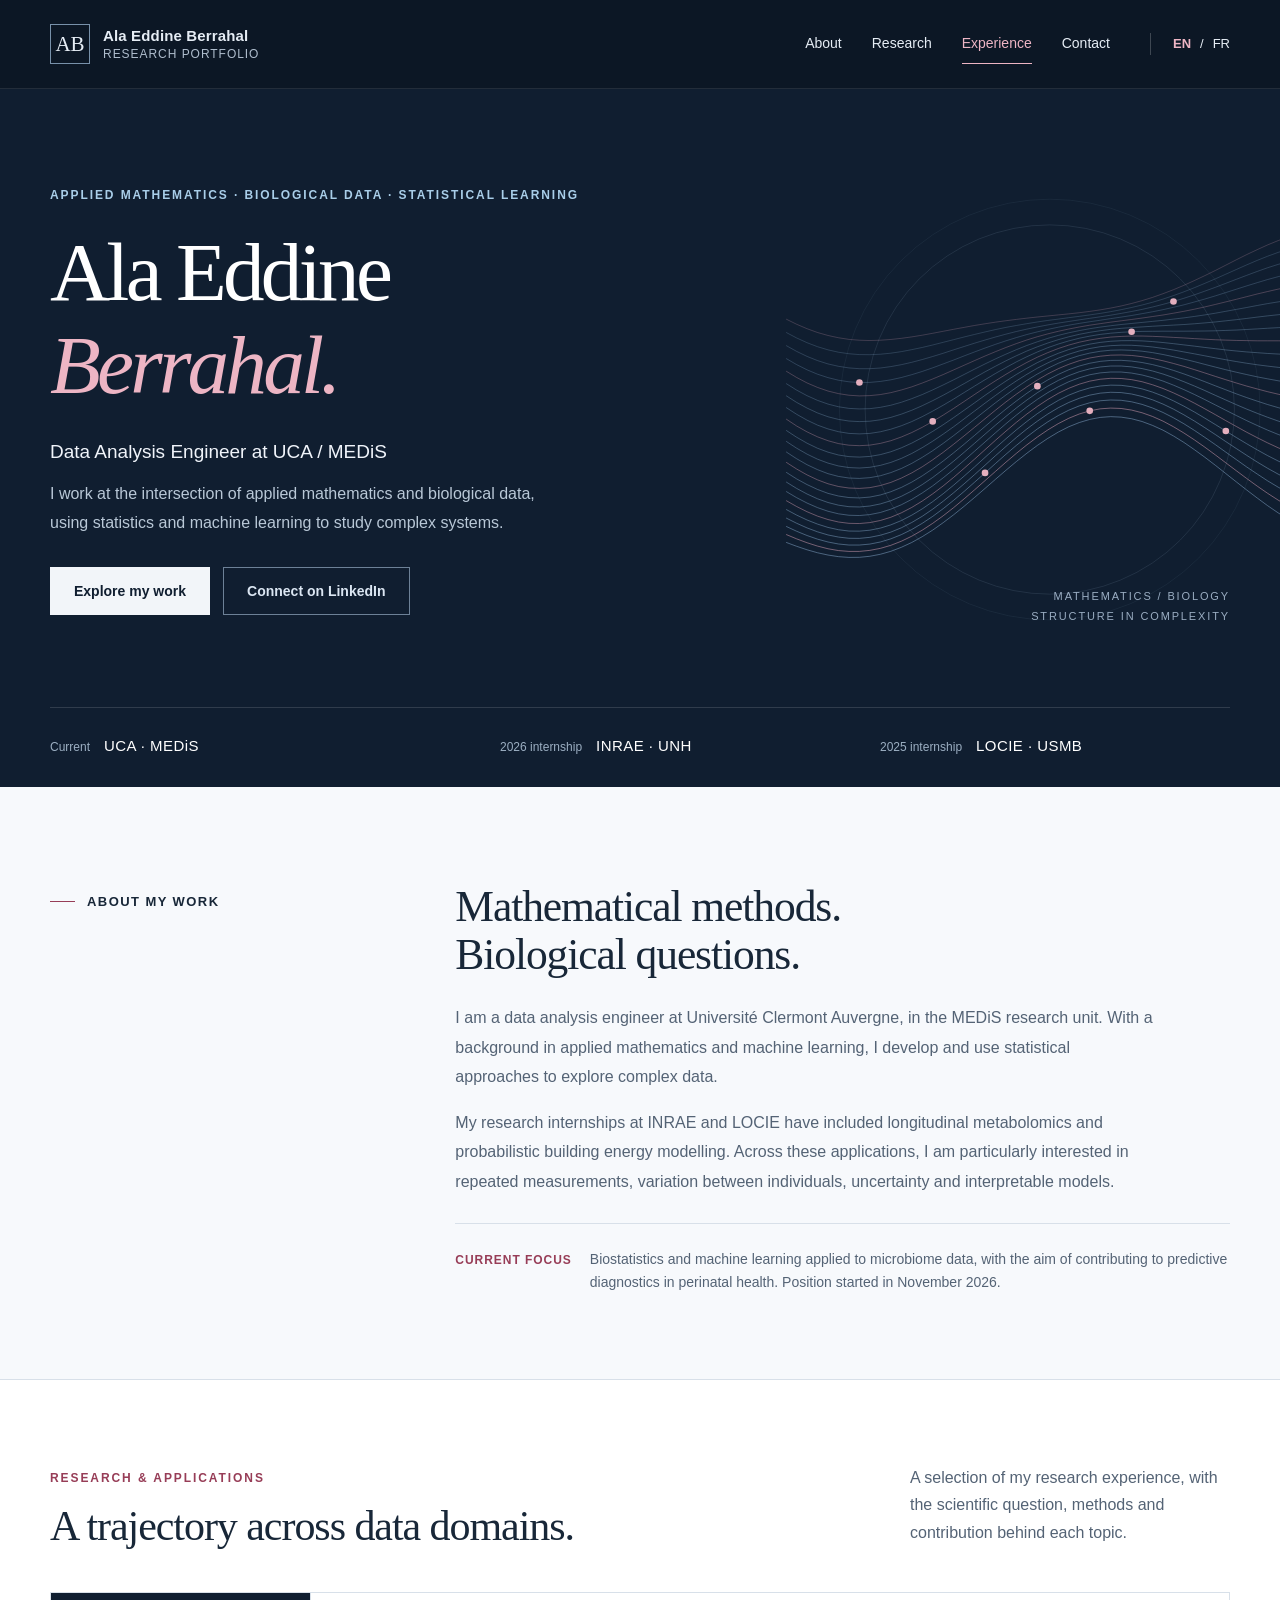
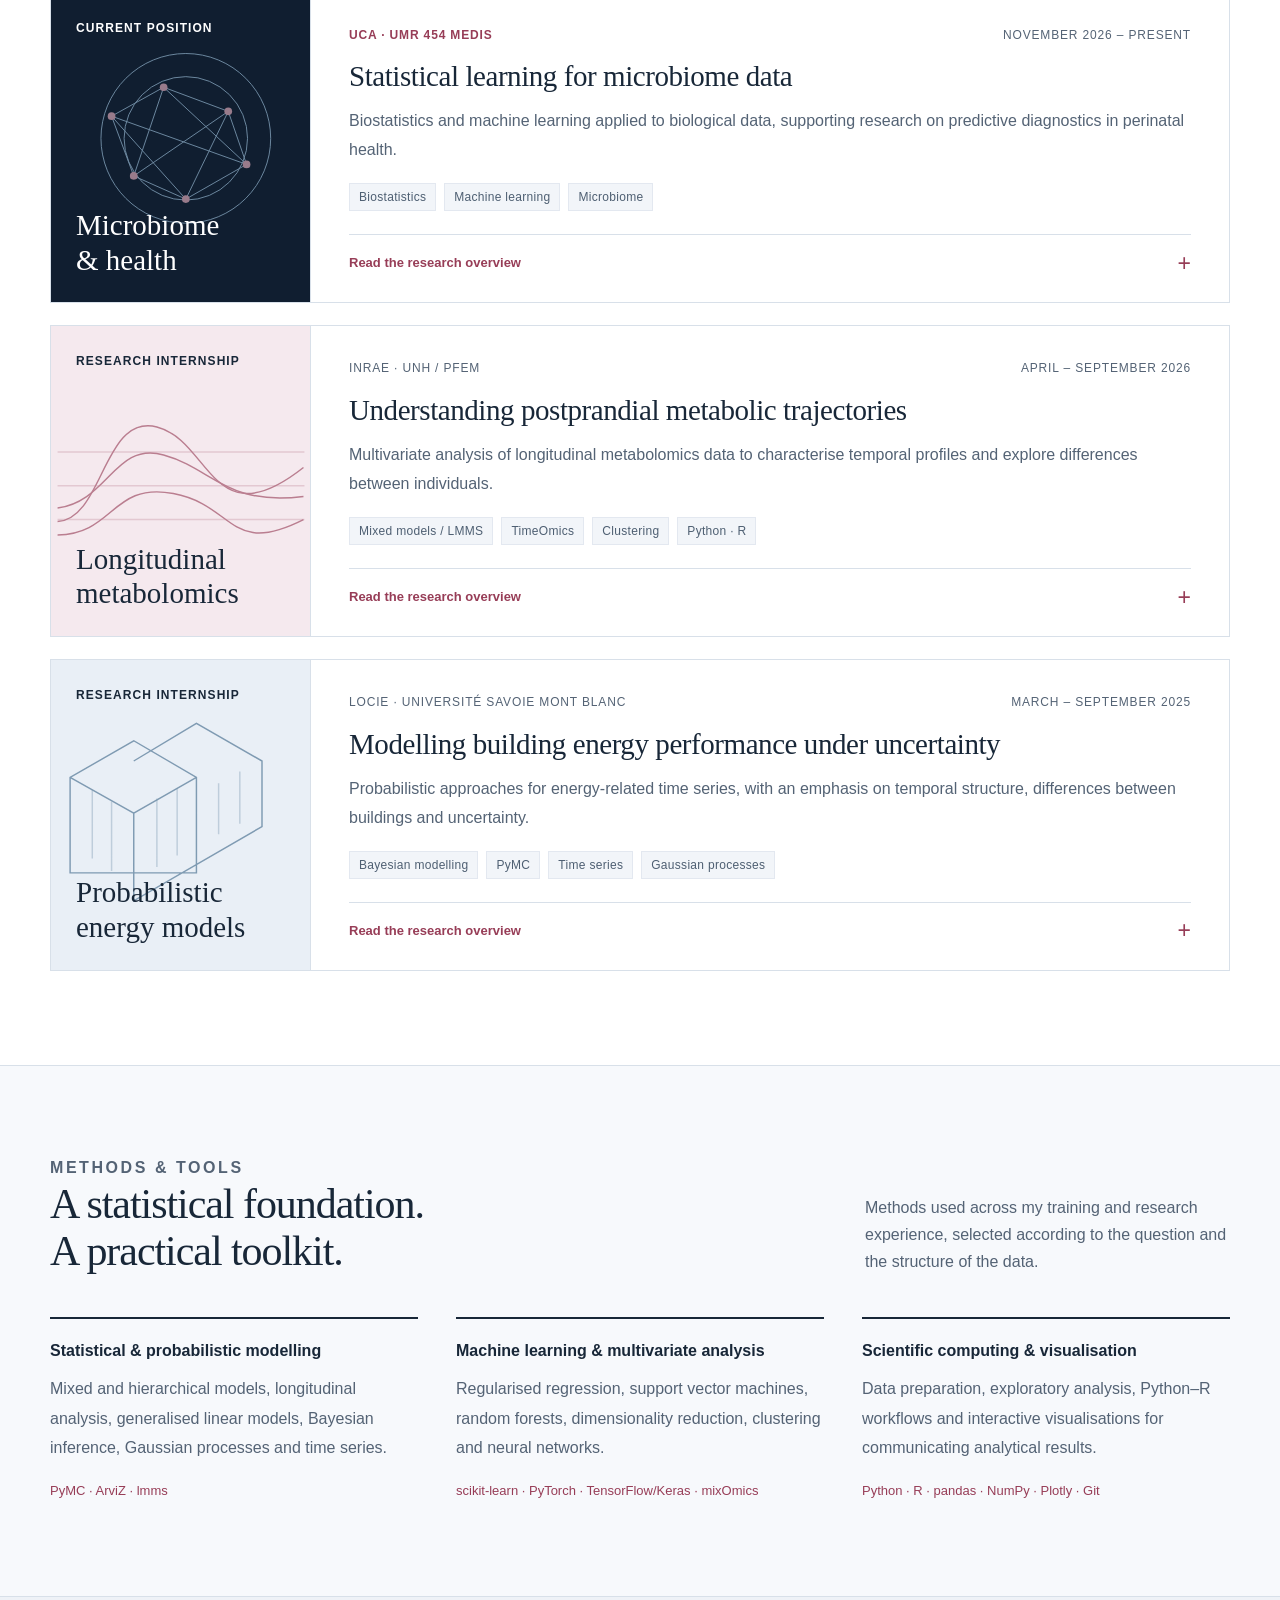
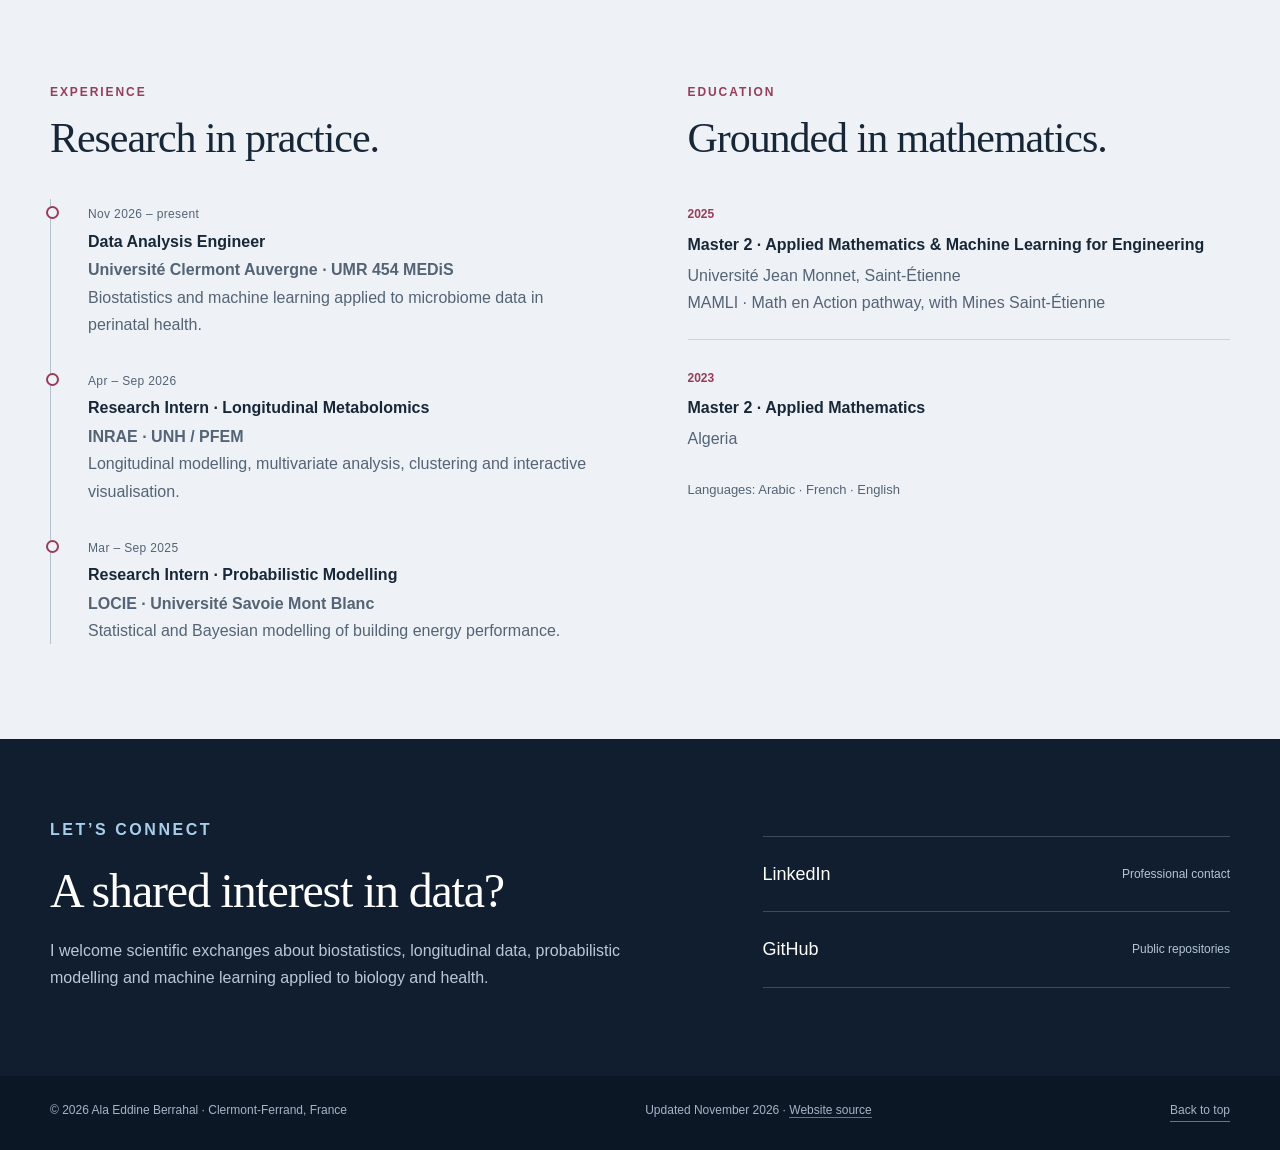
==== index.html @ 33cb370b "Build bilingual research portfolio with accessible navigation and research overviews" ====
<!doctype html>
<html lang="en"><head><meta charset="utf-8"><meta name="viewport" content="width=device-width, initial-scale=1"><title>Ala Eddine Berrahal | Biostatistics &amp; Machine Learning</title><meta name="description" content="Data Analysis Engineer at Université Clermont Auvergne, UMR 454 MEDiS. Research experience in biostatistics, longitudinal metabolomics and probabilistic modelling. Python and R."><meta name="theme-color" content="#101e30"><link rel="canonical" href="https://alaberrahal.github.io/"><link rel="alternate" hreflang="en" href="https://alaberrahal.github.io/"><link rel="alternate" hreflang="fr" href="https://alaberrahal.github.io/fr/"><link rel="alternate" hreflang="x-default" href="https://alaberrahal.github.io/"><meta property="og:type" content="website"><meta property="og:title" content="Ala Eddine Berrahal | Biostatistics &amp; Machine Learning"><meta property="og:description" content="Data Analysis Engineer at Université Clermont Auvergne, UMR 454 MEDiS. Research experience in biostatistics, longitudinal metabolomics and probabilistic modelling. Python and R."><meta property="og:url" content="https://alaberrahal.github.io/"><meta property="og:image" content="https://alaberrahal.github.io/assets/social-card.png"><meta property="og:image:width" content="1200"><meta property="og:image:height" content="630"><meta name="twitter:card" content="summary_large_image"><link rel="icon" type="image/svg+xml" href="assets/favicon.svg"><link rel="stylesheet" href="assets/style.css"><script src="assets/main.js" defer></script></head>
<body id="top"><a class="skip" href="#main">Skip to content</a><header class="site-header"><div class="wrap header-inner"><a class="brand" href="#top" aria-label="Ala Eddine Berrahal"><span class="monogram" aria-hidden="true">AB</span><span class="brand-name">Ala Eddine Berrahal<span class="brand-sub">Research portfolio</span></span></a><nav class="main-nav" id="main-nav" aria-label="Main navigation"><a href="#about">About</a><a href="#research">Research</a><a href="#experience">Experience</a><a href="#contact">Contact</a></nav><div class="language" aria-label="Language"><a href="index.html" lang="en" hreflang="en" aria-current="page">EN</a><span aria-hidden="true">/</span><a href="fr/index.html" lang="fr" hreflang="fr">FR</a></div><button class="menu-button" type="button" aria-controls="main-nav" aria-expanded="false" hidden>Menu</button></div></header>
<main id="main"><section class="hero" aria-labelledby="hero-title"><div class="wrap"><div class="hero-main"><div class="hero-copy"><p class="eyebrow">Applied mathematics · Biological data · Statistical learning</p><h1 id="hero-title">Ala Eddine<br><em>Berrahal.</em></h1><p class="hero-role">Data Analysis Engineer at UCA / MEDiS</p><p class="hero-description">I work at the intersection of applied mathematics and biological data, using statistics and machine learning to study complex systems.</p><div class="hero-actions"><a class="button button-light" href="#research">Explore my work</a><a class="button button-outline" href="https://www.linkedin.com/in/ala-eddine-berrahal-726a81327">Connect on LinkedIn</a></div></div><div class="hero-art" aria-hidden="true"><img src="assets/research-weave.svg" alt="" width="580" height="470"><span class="art-note">Mathematics / biology<br>structure in complexity</span></div></div><div class="affiliations"><div class="affiliation"><span>Current</span><strong>UCA · MEDiS</strong></div><div class="affiliation"><span>2026 internship</span><strong>INRAE · UNH</strong></div><div class="affiliation"><span>2025 internship</span><strong>LOCIE · USMB</strong></div></div></div></section>
<section class="intro-section" id="about" aria-labelledby="about-title"><div class="wrap section-split"><div class="section-label">About my work</div><div class="intro-copy"><h2 id="about-title">Mathematical methods.<br>Biological questions.</h2><p>I am a data analysis engineer at Université Clermont Auvergne, in the MEDiS research unit. With a background in applied mathematics and machine learning, I develop and use statistical approaches to explore complex data.</p><p>My research internships at INRAE and LOCIE have included longitudinal metabolomics and probabilistic building energy modelling. Across these applications, I am particularly interested in repeated measurements, variation between individuals, uncertainty and interpretable models.</p><div class="focus-note"><strong>Current focus</strong><span>Biostatistics and machine learning applied to microbiome data, with the aim of contributing to predictive diagnostics in perinatal health. Position started in November 2026.</span></div></div></div></section>
<section class="research-section" id="research" aria-labelledby="research-title"><div class="wrap"><div class="section-top"><div><p class="eyebrow">Research & applications</p><h2 id="research-title">A trajectory across data domains.</h2></div><p>A selection of my research experience, with the scientific question, methods and contribution behind each topic.</p></div><div class="work-list"><article class="work-card"><div class="work-visual navy"><span class="visual-label">Current position</span><svg viewBox="0 0 280 210" aria-hidden="true"><g fill="none" stroke="#a9cee9" stroke-width="1"><circle cx="145" cy="95" r="64"/><circle cx="145" cy="95" r="88"/><path d="M68 72 122 42 189 67 208 122 145 158 91 134Z M68 72 145 158 189 67 91 134 122 42 208 122Z"/></g><g fill="#edb5c4"><circle cx="68" cy="72" r="4"/><circle cx="122" cy="42" r="4"/><circle cx="189" cy="67" r="4"/><circle cx="208" cy="122" r="4"/><circle cx="145" cy="158" r="4"/><circle cx="91" cy="134" r="4"/></g></svg><span class="visual-domain">Microbiome<br>& health</span></div><div class="work-body"><div class="work-meta"><span class="current">UCA · UMR 454 MEDiS</span><span>November 2026 – present</span></div><h3>Statistical learning for microbiome data</h3><p class="work-description">Biostatistics and machine learning applied to biological data, supporting research on predictive diagnostics in perinatal health.</p><ul class="tags"><li>Biostatistics</li><li>Machine learning</li><li>Microbiome</li></ul><details class="work-details"><summary>Read the research overview</summary><div class="detail-content"><h4>Scientific question</h4><p>How can microbiome data support the development of predictive approaches in perinatal health?</p><h4>Approach</h4><p>The position combines biological data analysis with statistical modelling and machine learning. My initial work involves reading the literature and understanding the scientific context, data and existing methods.</p><h4>My contribution</h4><p>Data Analysis Engineer in UMR 454 MEDiS at Université Clermont Auvergne, under the supervision of Prof. Pierre Peyret. This is a newly started position; no completed results are presented here.</p><p class="availability"><strong>Public materials.</strong> This overview describes the research scope of my current position. No project data or code are published on this portfolio.</p></div></details></div></article><article class="work-card"><div class="work-visual rose"><span class="visual-label">Research internship</span><svg viewBox="0 0 280 210" aria-hidden="true"><g fill="none" stroke="#973d57" stroke-width="1.5"><path d="M12 147C60 144 59 35 115 49S172 166 267 91"/><path d="M12 133C65 126 71 64 122 78S186 131 267 121"/><path d="M12 161C71 160 68 106 132 118S190 184 267 145"/><path opacity=".3" d="M12 110H268M12 75H268M12 145H268"/></g></svg><span class="visual-domain">Longitudinal<br>metabolomics</span></div><div class="work-body"><div class="work-meta"><span class="">INRAE · UNH / PFEM</span><span>April – September 2026</span></div><h3>Understanding postprandial metabolic trajectories</h3><p class="work-description">Multivariate analysis of longitudinal metabolomics data to characterise temporal profiles and explore differences between individuals.</p><ul class="tags"><li>Mixed models / LMMS</li><li>TimeOmics</li><li>Clustering</li><li>Python · R</li></ul><details class="work-details"><summary>Read the research overview</summary><div class="detail-content"><h4>Scientific question</h4><p>How can we summarise the dynamics of many metabolic signals measured repeatedly after a meal, and identify groups of similar temporal profiles?</p><h4>Approach</h4><p>Longitudinal modelling with LMMS, multivariate integration with TimeOmics, and clustering with PAM using Wasserstein and Jensen–Shannon distances. Bootstrap resampling was used to assess cluster stability, including ARI and Jaccard comparisons.</p><h4>My contribution</h4><p>I worked on the analysis workflow, the representation and clustering of temporal profiles and individuals, and interactive visualisations using Plotly. Python and R were connected through rpy2. Scientific supervision: Etienne Jules, at the Human Nutrition Unit (UNH).</p><p class="availability"><strong>Public materials.</strong> This is a methodological summary of my internship. The original analysis notebooks and biological data are not included in this public repository.</p></div></details></div></article><article class="work-card"><div class="work-visual "><span class="visual-label">Research internship</span><svg viewBox="0 0 280 210" aria-hidden="true"><g fill="none" stroke="#3f688a" stroke-width="1.5"><path d="M25 165V66L91 28 156 66V165ZM25 66 91 103 156 66M91 103V194L224 117V49L156 10 91 49"/><path opacity=".4" d="M48 79V150M68 91V163M115 88V159M136 77V147M179 72V125M201 60V114"/></g></svg><span class="visual-domain">Probabilistic<br>energy models</span></div><div class="work-body"><div class="work-meta"><span class="">LOCIE · Université Savoie Mont Blanc</span><span>March – September 2025</span></div><h3>Modelling building energy performance under uncertainty</h3><p class="work-description">Probabilistic approaches for energy-related time series, with an emphasis on temporal structure, differences between buildings and uncertainty.</p><ul class="tags"><li>Bayesian modelling</li><li>PyMC</li><li>Time series</li><li>Gaussian processes</li></ul><details class="work-details"><summary>Read the research overview</summary><div class="detail-content"><h4>Scientific question</h4><p>How can statistical models account for temporal variation and uncertainty when analysing building energy performance?</p><h4>Approach</h4><p>Exploration of generalised linear and hierarchical models, ARIMA/ARMAX models, Gaussian processes and hidden Markov models, with probabilistic implementation in PyMC.</p><h4>My contribution</h4><p>Research internship at LOCIE, supervised by Simon Rouchier and Olivier Bodart, as part of my Master’s in Applied Mathematics and Machine Learning for Engineering.</p><p class="availability"><strong>Public materials.</strong> A public repository related to this internship is available: <a class="inline-link" href="https://github.com/AlaBerrahal/poem">poem</a>. It is a fork of <a class="inline-link" href="https://github.com/srouchier/poem">Simon Rouchier’s repository</a>; authorship and history remain in the repository.</p></div></details></div></article></div></div></section>
<section class="skills-section" id="methods" aria-labelledby="skills-title"><div class="wrap"><div class="skills-heading"><div><p class="eyebrow">Methods & tools</p><h2 id="skills-title">A statistical foundation.<br>A practical toolkit.</h2></div><p>Methods used across my training and research experience, selected according to the question and the structure of the data.</p></div><div class="skill-grid"><article class="skill-group"><h3>Statistical & probabilistic modelling</h3><p>Mixed and hierarchical models, longitudinal analysis, generalised linear models, Bayesian inference, Gaussian processes and time series.</p><div class="skill-tools">PyMC · ArviZ · lmms</div></article><article class="skill-group"><h3>Machine learning & multivariate analysis</h3><p>Regularised regression, support vector machines, random forests, dimensionality reduction, clustering and neural networks.</p><div class="skill-tools">scikit-learn · PyTorch · TensorFlow/Keras · mixOmics</div></article><article class="skill-group"><h3>Scientific computing & visualisation</h3><p>Data preparation, exploratory analysis, Python–R workflows and interactive visualisations for communicating analytical results.</p><div class="skill-tools">Python · R · pandas · NumPy · Plotly · Git</div></article></div></div></section>
<section class="experience-section" id="experience" aria-labelledby="experience-title"><div class="wrap experience-grid"><div><p class="eyebrow">Experience</p><h2 id="experience-title">Research in practice.</h2><ol class="timeline"><li><time>Nov 2026 – present</time><h3>Data Analysis Engineer</h3><p><strong>Université Clermont Auvergne · UMR 454 MEDiS</strong><br>Biostatistics and machine learning applied to microbiome data in perinatal health.</p></li><li><time>Apr – Sep 2026</time><h3>Research Intern · Longitudinal Metabolomics</h3><p><strong>INRAE · UNH / PFEM</strong><br>Longitudinal modelling, multivariate analysis, clustering and interactive visualisation.</p></li><li><time>Mar – Sep 2025</time><h3>Research Intern · Probabilistic Modelling</h3><p><strong>LOCIE · Université Savoie Mont Blanc</strong><br>Statistical and Bayesian modelling of building energy performance.</p></li></ol></div><div><p class="eyebrow">Education</p><h2>Grounded in mathematics.</h2><div class="education"><article><time>2025</time><h3>Master 2 · Applied Mathematics & Machine Learning for Engineering</h3><p>Université Jean Monnet, Saint-Étienne<br>MAMLI · Math en Action pathway, with Mines Saint-Étienne</p></article><article><time>2023</time><h3>Master 2 · Applied Mathematics</h3><p>Algeria</p></article></div><p class="languages">Languages: Arabic · French · English</p></div></div></section>
<section class="contact-section" id="contact" aria-labelledby="contact-title"><div class="wrap contact-grid"><div><p class="eyebrow">Let’s connect</p><h2 id="contact-title">A shared interest in data?</h2><p>I welcome scientific exchanges about biostatistics, longitudinal data, probabilistic modelling and machine learning applied to biology and health.</p></div><div class="contact-links"><a class="contact-link" href="https://www.linkedin.com/in/ala-eddine-berrahal-726a81327">LinkedIn<span>Professional contact</span></a><a class="contact-link" href="https://github.com/AlaBerrahal">GitHub<span>Public repositories</span></a></div></div></section></main>
<footer class="footer"><div class="wrap footer-inner"><p>© 2026 Ala Eddine Berrahal · Clermont-Ferrand, France</p><p>Updated November 2026 · <a href="https://github.com/AlaBerrahal/alaberrahal.github.io">Website source</a></p><a class="top-link" href="#top">Back to top</a></div></footer></body></html>
---- assets/style.css ----
@charset "UTF-8";
:root{--navy:#101e30;--navy-deep:#0c1725;--paper:#f7f9fc;--white:#fff;--ink:#182738;--muted:#546375;--line:#d8e0e9;--wine:#973d57;--rose:#edb5c4;--blue:#a9cee9;--sans:Inter,-apple-system,BlinkMacSystemFont,"Segoe UI",sans-serif;--serif:"Iowan Old Style","Palatino Linotype","Book Antiqua",Georgia,serif}
*{box-sizing:border-box}html{scroll-behavior:smooth;scroll-padding-top:96px}body{margin:0;font-family:var(--sans);font-size:16px;line-height:1.7;color:var(--ink);background:var(--paper);-webkit-font-smoothing:antialiased}a{color:inherit;text-decoration:none}button{font:inherit}a,button,summary{-webkit-tap-highlight-color:transparent}a:focus-visible,button:focus-visible,summary:focus-visible{outline:3px solid var(--wine);outline-offset:5px}::selection{background:#d4e7f8;color:var(--navy)}.wrap{width:min(1180px,calc(100% - 96px));margin:auto}.skip{position:fixed;top:8px;left:8px;background:white;padding:12px 20px;transform:translateY(-160%);z-index:100}.skip:focus{transform:none}.site-header{position:sticky;top:0;z-index:20;background:var(--navy-deep);color:#e6edf5;border-bottom:1px solid #ffffff18}.header-inner{height:88px;display:flex;align-items:center;gap:40px}.brand{display:flex;gap:13px;align-items:center;margin-right:auto;line-height:1.35}.monogram{width:40px;height:40px;display:grid;place-items:center;border:1px solid #7891aa;font-family:var(--serif);font-size:21px}.brand-name{font-weight:600;font-size:15px;letter-spacing:.01em}.brand-sub{display:block;font-size:12px;color:#afbdcd;font-weight:400;letter-spacing:.08em;text-transform:uppercase}.main-nav{display:flex;align-items:center;gap:30px;font-size:14px}.main-nav a{padding:8px 0;border-bottom:1px solid transparent}.main-nav a:hover,.main-nav a[aria-current]{color:var(--rose);border-color:var(--rose)}.language{font-size:13px;display:flex;gap:9px;border-left:1px solid #ffffff35;padding-left:22px;white-space:nowrap}.language [aria-current]{font-weight:700;color:var(--rose)}.language a:hover{color:var(--rose)}.menu-button{display:none;background:none;color:white;border:1px solid #6e8196;padding:7px 12px;cursor:pointer}.hero{background:var(--navy);color:white;overflow:hidden;position:relative}.hero-main{display:grid;grid-template-columns:1.2fr .8fr;align-items:center;gap:30px;min-height:610px;padding:76px 0 72px}.eyebrow{font-size:12px;text-transform:uppercase;font-weight:600;letter-spacing:.16em;color:var(--wine);margin:0 0 21px}.hero .eyebrow{color:var(--blue)}h1,h2,h3,p{margin-top:0}h1,h2,h3{line-height:1.12}h1{font-family:var(--serif);font-size:clamp(64px,6.5vw,88px);font-weight:400;letter-spacing:-.045em;margin:0 0 26px}h1 em{font-weight:400;color:var(--rose)}.hero-role{font-size:19px;line-height:1.45;font-weight:500;margin-bottom:14px;color:#f0f4fa}.hero-description{font-size:17px;line-height:1.8;max-width:510px;color:#b9c8d7;margin-bottom:30px}.hero-actions{display:flex;gap:13px;flex-wrap:wrap}.button{display:inline-flex;align-items:center;justify-content:center;min-height:48px;padding:11px 23px;border:1px solid var(--wine);background:var(--wine);color:white;font-size:14px;font-weight:600;transition:background .2s}.button:hover{background:#7e2943;border-color:#7e2943}.button-light{background:#f2f5f9;border-color:#f2f5f9;color:var(--navy)}.button-light:hover{background:white;border-color:white}.button-outline{color:#dbe6f2;border-color:#6d8197;background:transparent}.button-outline:hover{background:#243449;border-color:#9cb3cc}.hero-art{position:relative;align-self:stretch;display:flex;align-items:center;justify-content:center}.hero-art img{width:120%;max-width:none;margin-right:-90px;opacity:.96}.art-note{position:absolute;bottom:8px;right:0;text-transform:uppercase;font-size:11px;color:#9aadc2;letter-spacing:.17em;text-align:right;line-height:1.8}.affiliations{display:grid;grid-template-columns:1.2fr 1fr 1fr;border-top:1px solid #ffffff22;padding:25px 0 28px;gap:30px}.affiliation{display:flex;align-items:baseline;gap:14px}.affiliation span{font-size:12px;color:#9cafc2}.affiliation strong{font-size:15px;font-weight:500;letter-spacing:.03em}.intro-section{padding:95px 0 84px}.section-split{display:grid;grid-template-columns:.42fr 1fr;gap:80px}.section-label{font-size:13px;font-weight:600;letter-spacing:.11em;text-transform:uppercase;display:flex;align-items:flex-start;gap:12px;padding-top:9px}.section-label:before{content:"";height:1px;width:25px;background:var(--wine);margin-top:10px}.intro-copy h2{font-family:var(--serif);font-size:clamp(34px,3.4vw,46px);font-weight:400;letter-spacing:-.025em;max-width:720px;margin-bottom:24px}.intro-copy p{font-size:17px;line-height:1.85;color:var(--muted);max-width:700px}.inline-link{border-bottom:1px solid #a3afbf;padding-bottom:2px}.inline-link:hover{color:var(--wine);border-color:var(--wine)}.focus-note{display:flex;gap:18px;margin-top:26px;padding-top:24px;border-top:1px solid var(--line);font-size:14px;color:var(--muted)}.focus-note strong{color:var(--wine);white-space:nowrap;font-size:12px;letter-spacing:.08em;text-transform:uppercase;padding-top:2px}.research-section{background:white;padding:84px 0 94px;border-top:1px solid var(--line);border-bottom:1px solid var(--line)}.section-top{display:flex;justify-content:space-between;gap:35px;align-items:flex-end;margin-bottom:42px}.section-top h2,.experience-section h2,.skills-section h2{font-family:var(--serif);font-weight:400;font-size:42px;letter-spacing:-.025em;margin-bottom:0}.section-top .eyebrow{margin-bottom:14px}.section-top>p{max-width:320px;color:var(--muted);font-size:14px;margin:0 0 4px}.work-list{display:flex;flex-direction:column;gap:22px}.work-card{border:1px solid var(--line);display:grid;grid-template-columns:260px 1fr;background:var(--white)}.work-visual{position:relative;overflow:hidden;padding:25px;min-height:285px;background:#e9eff6;display:flex;flex-direction:column;justify-content:space-between;border-right:1px solid var(--line)}.work-visual.rose{background:#f5e9ee}.work-visual.navy{background:var(--navy);color:white}.work-visual .visual-label{font-size:12px;letter-spacing:.09em;font-weight:600;text-transform:uppercase;z-index:1}.work-visual .visual-domain{font-family:var(--serif);font-size:29px;line-height:1.2;z-index:1;max-width:180px}.work-visual svg{width:270px;height:210px;position:absolute;left:-5px;top:50px;opacity:.62}.work-body{padding:32px 38px 25px;min-width:0}.work-meta{display:flex;justify-content:space-between;gap:15px;flex-wrap:wrap;font-size:12px;text-transform:uppercase;letter-spacing:.07em;margin-bottom:14px;color:var(--muted)}.work-meta .current{color:var(--wine);font-weight:600}.work-body h3{font-family:var(--serif);font-weight:400;font-size:29px;letter-spacing:-.015em;line-height:1.22;margin-bottom:13px}.work-description{font-size:15px;color:var(--muted);margin-bottom:18px;line-height:1.8}.tags{display:flex;gap:8px;flex-wrap:wrap;list-style:none;padding:0;margin:0 0 23px}.tags li{font-size:11px;padding:3px 9px;line-height:1.7;background:#f2f5f9;color:#4e5f72;border:1px solid #e3e8f0;letter-spacing:.025em}.work-details{border-top:1px solid var(--line);padding-top:14px}.work-details summary{font-size:13px;font-weight:600;cursor:pointer;list-style:none;display:flex;align-items:center;justify-content:space-between;gap:20px;color:var(--wine);min-height:28px}.work-details summary::-webkit-details-marker{display:none}.work-details summary:after{content:"+";font-size:23px;font-weight:400;line-height:1}.work-details[open] summary:after{content:"−"}.detail-content{padding:18px 0 2px;font-size:14px;color:var(--muted)}.detail-content h4{font-size:13px;font-weight:600;color:var(--ink);margin:17px 0 4px}.detail-content p{margin-bottom:12px}.detail-content ul{padding-left:20px}.detail-content li{margin-bottom:6px}.detail-content .availability{font-size:13px;border-left:2px solid #adbdce;padding-left:14px;margin:20px 0 7px}.skills-section{padding:88px 0 94px}.skills-heading{display:flex;justify-content:space-between;gap:40px;align-items:flex-end;margin-bottom:42px}.skills-heading p{color:var(--muted);font-size:15px;max-width:365px;margin:0}.skill-grid{display:grid;grid-template-columns:repeat(3,1fr);gap:38px}.skill-group{border-top:2px solid var(--ink);padding-top:23px}.skill-group h3{font-size:16px;font-weight:600;margin-bottom:14px}.skill-group p{font-size:14px;color:var(--muted);line-height:1.85}.skill-tools{font-size:13px;color:var(--wine);font-weight:500;margin-top:17px}.experience-section{padding:85px 0 95px;background:#eef2f7;border-top:1px solid var(--line)}.experience-grid{display:grid;grid-template-columns:1fr 1fr;gap:95px}.experience-section .eyebrow{margin-bottom:13px}.timeline{margin:37px 0 0;padding:0 0 0 20px;border-left:1px solid #b4c2d1;list-style:none}.timeline li{position:relative;padding:0 0 28px 17px}.timeline li:last-child{padding-bottom:0}.timeline li:before{content:"";position:absolute;top:7px;left:-25px;width:9px;height:9px;border-radius:50%;border:2px solid var(--wine);background:#eef2f7}.timeline time{font-size:12px;letter-spacing:.03em;color:var(--muted)}.timeline h3{font-size:16px;font-weight:600;margin:6px 0}.timeline p{font-size:14px;color:var(--muted);line-height:1.7;margin-bottom:0}.education{margin-top:37px}.education article{padding-bottom:23px;margin-bottom:23px;border-bottom:1px solid #cbd5e1}.education article:last-child{border:0;margin-bottom:0;padding-bottom:0}.education time{font-size:12px;color:var(--wine);font-weight:600}.education h3{font-size:16px;line-height:1.5;margin:6px 0 5px;font-weight:600}.education p{font-size:14px;color:var(--muted);margin:0}.languages{margin-top:27px;font-size:13px;color:var(--muted)}.contact-section{background:var(--navy);color:white;padding:77px 0 69px}.contact-grid{display:grid;grid-template-columns:1.15fr .85fr;gap:80px;align-items:center}.contact-section .eyebrow{color:var(--blue)}.contact-section h2{font-family:var(--serif);font-size:48px;letter-spacing:-.025em;font-weight:400;margin-bottom:19px}.contact-section p{color:#b9c8d7;font-size:16px;max-width:590px}.contact-links{display:flex;flex-direction:column}.contact-link{display:flex;justify-content:space-between;align-items:center;gap:24px;padding:22px 0;border-bottom:1px solid #ffffff32;font-size:18px}.contact-link:first-child{border-top:1px solid #ffffff32}.contact-link span{font-size:12px;color:#b3c5d8}.contact-link:hover{color:var(--rose)}.footer{padding:24px 0 28px;background:var(--navy-deep);color:#a4b5c8;font-size:12px}.footer-inner{display:flex;justify-content:space-between;gap:20px;flex-wrap:wrap}.footer p{margin:0}.footer a{border-bottom:1px solid #63758b}.footer a:hover{color:white}.top-link{white-space:nowrap}.not-found{min-height:75vh;display:grid;align-content:center;justify-items:start;gap:12px}.not-found h1{font-size:70px;color:var(--navy)}
@media(min-width:1600px){.hero-main{min-height:660px}}@media(max-width:1050px){.wrap{width:calc(100% - 64px)}.header-inner{gap:25px}.main-nav{gap:20px}.hero-main{grid-template-columns:1.3fr .7fr;min-height:570px}h1{font-size:73px}.hero-art img{width:145%;margin-right:-55px}.section-split{gap:40px;grid-template-columns:.35fr 1fr}.affiliation{gap:9px;flex-wrap:wrap}.work-card{grid-template-columns:220px 1fr}.work-body{padding:29px 30px 24px}.experience-grid{gap:55px}.contact-grid{gap:50px}.brand-sub{font-size:11px}}
@media(max-width:760px){html{scroll-padding-top:85px}.wrap{width:calc(100% - 40px)}.header-inner{height:75px;gap:16px}.brand-name{font-size:13px}.brand-sub{font-size:10px}.monogram{width:34px;height:34px;font-size:18px}.language{border:0;padding-left:0;font-size:12px;gap:7px}.menu-button{display:block;font-size:12px;padding:5px 10px}.main-nav{display:none;position:absolute;top:75px;left:0;right:0;background:var(--navy-deep);border-bottom:1px solid #ffffff35;padding:15px 22px;gap:24px;flex-wrap:wrap}.main-nav.is-open{display:flex}.main-nav a{font-size:14px}.hero-main{grid-template-columns:1fr;padding:59px 0 49px;min-height:0;gap:0}.hero-copy{position:relative;z-index:2}.hero .eyebrow{font-size:10px;max-width:320px;line-height:1.8;letter-spacing:.13em;margin-bottom:22px}h1{font-size:clamp(56px,12vw,76px);margin-bottom:24px}.hero-role{font-size:17px;max-width:340px}.hero-description{font-size:15px;max-width:460px}.hero-art{position:absolute;right:-180px;top:70px;width:470px;height:490px;opacity:.13;pointer-events:none}.hero-art img{width:100%;margin:0}.art-note{display:none}.affiliations{padding:23px 0;grid-template-columns:1fr 1fr 1fr;gap:15px}.affiliation{display:block;line-height:1.65}.affiliation span{display:block;font-size:10px}.affiliation strong{font-size:12px}.intro-section{padding:56px 0}.section-split{display:block}.section-label{margin-bottom:25px;font-size:11px}.intro-copy h2{font-size:34px}.intro-copy p{font-size:15px}.focus-note{font-size:13px;display:block}.focus-note strong{display:block;margin-bottom:7px}.research-section{padding:55px 0 60px}.section-top{display:block;margin-bottom:30px}.section-top h2,.skills-section h2,.experience-section h2{font-size:34px}.section-top>p{margin-top:17px;max-width:480px;font-size:14px}.work-card{display:block}.work-visual{min-height:165px;border-right:0;border-bottom:1px solid var(--line);padding:20px 24px}.work-visual .visual-domain{font-size:26px;max-width:200px}.work-visual svg{left:auto;right:-10px;top:-10px;width:230px;height:190px;opacity:.35}.work-body{padding:25px 24px 22px}.work-body h3{font-size:26px}.work-meta{font-size:10px}.work-description{font-size:14px}.tags{gap:6px}.tags li{font-size:10px}.work-details summary{font-size:12px}.skills-section{padding:55px 0}.skills-heading{display:block;margin-bottom:30px}.skills-heading p{margin-top:20px;font-size:14px}.skill-grid{grid-template-columns:1fr;gap:24px}.skill-group{padding-top:19px}.skill-group p{margin-bottom:12px}.skill-tools{margin-top:10px}.experience-section{padding:55px 0}.experience-grid{grid-template-columns:1fr;gap:48px}.contact-section{padding:55px 0 50px}.contact-grid{grid-template-columns:1fr;gap:25px}.contact-section h2{font-size:38px}.contact-section p{font-size:15px}.contact-link{padding:18px 0;font-size:17px}.footer-inner{display:block;line-height:2}.footer-inner .top-link{display:inline-block;margin-top:9px}.footer{font-size:11px}}
@media(prefers-reduced-motion:reduce){html{scroll-behavior:auto}*{transition:none!important}}@media print{.site-header,.hero-art,.hero-actions,.contact-links,.top-link{display:none}.hero,.contact-section,.footer{background:white;color:var(--ink)}.hero-description,.contact-section p,.hero-role,.hero .eyebrow{color:var(--muted)}.hero-main{display:block;min-height:0;padding:25px 0}.hero h1{font-size:48px}.hero h1 em{color:var(--wine)}.wrap{width:100%}.intro-section,.research-section,.skills-section,.experience-section,.contact-section{padding:25px 0;background:white}.work-card{break-inside:avoid}.work-visual{display:none}.work-card{grid-template-columns:1fr}.work-body{padding:20px}.work-details{display:none}.contact-section h2{font-size:28px}.section-top h2,.skills-section h2,.experience-section h2{font-size:28px}.experience-grid{gap:30px}.footer{color:var(--muted)}.affiliations{color:var(--ink)}.affiliation span{color:var(--muted)}}

[hidden]{display:none!important}@media(max-width:760px){html:not(.js) .main-nav{display:flex;position:static;order:3;flex-basis:100%;padding:0}html:not(.js) .header-inner{height:auto;min-height:75px;flex-wrap:wrap;padding:15px 0}}

.hero-description,.intro-copy p,.work-description,.detail-content,.skill-group p,.timeline p,.education p,.contact-section p,.section-top>p,.skills-heading p{font-size:1rem}.tags li{font-size:.75rem}.work-meta,.visual-label,.affiliation span,.eyebrow{font-size:.75rem}@media(max-width:760px){.hero .eyebrow,.work-meta,.affiliation span,.tags li,.footer{font-size:.75rem}.brand-sub{font-size:.6875rem}.hero-description,.intro-copy p,.work-description,.detail-content,.skill-group p,.timeline p,.education p,.contact-section p,.section-top>p,.skills-heading p{font-size:1rem}}
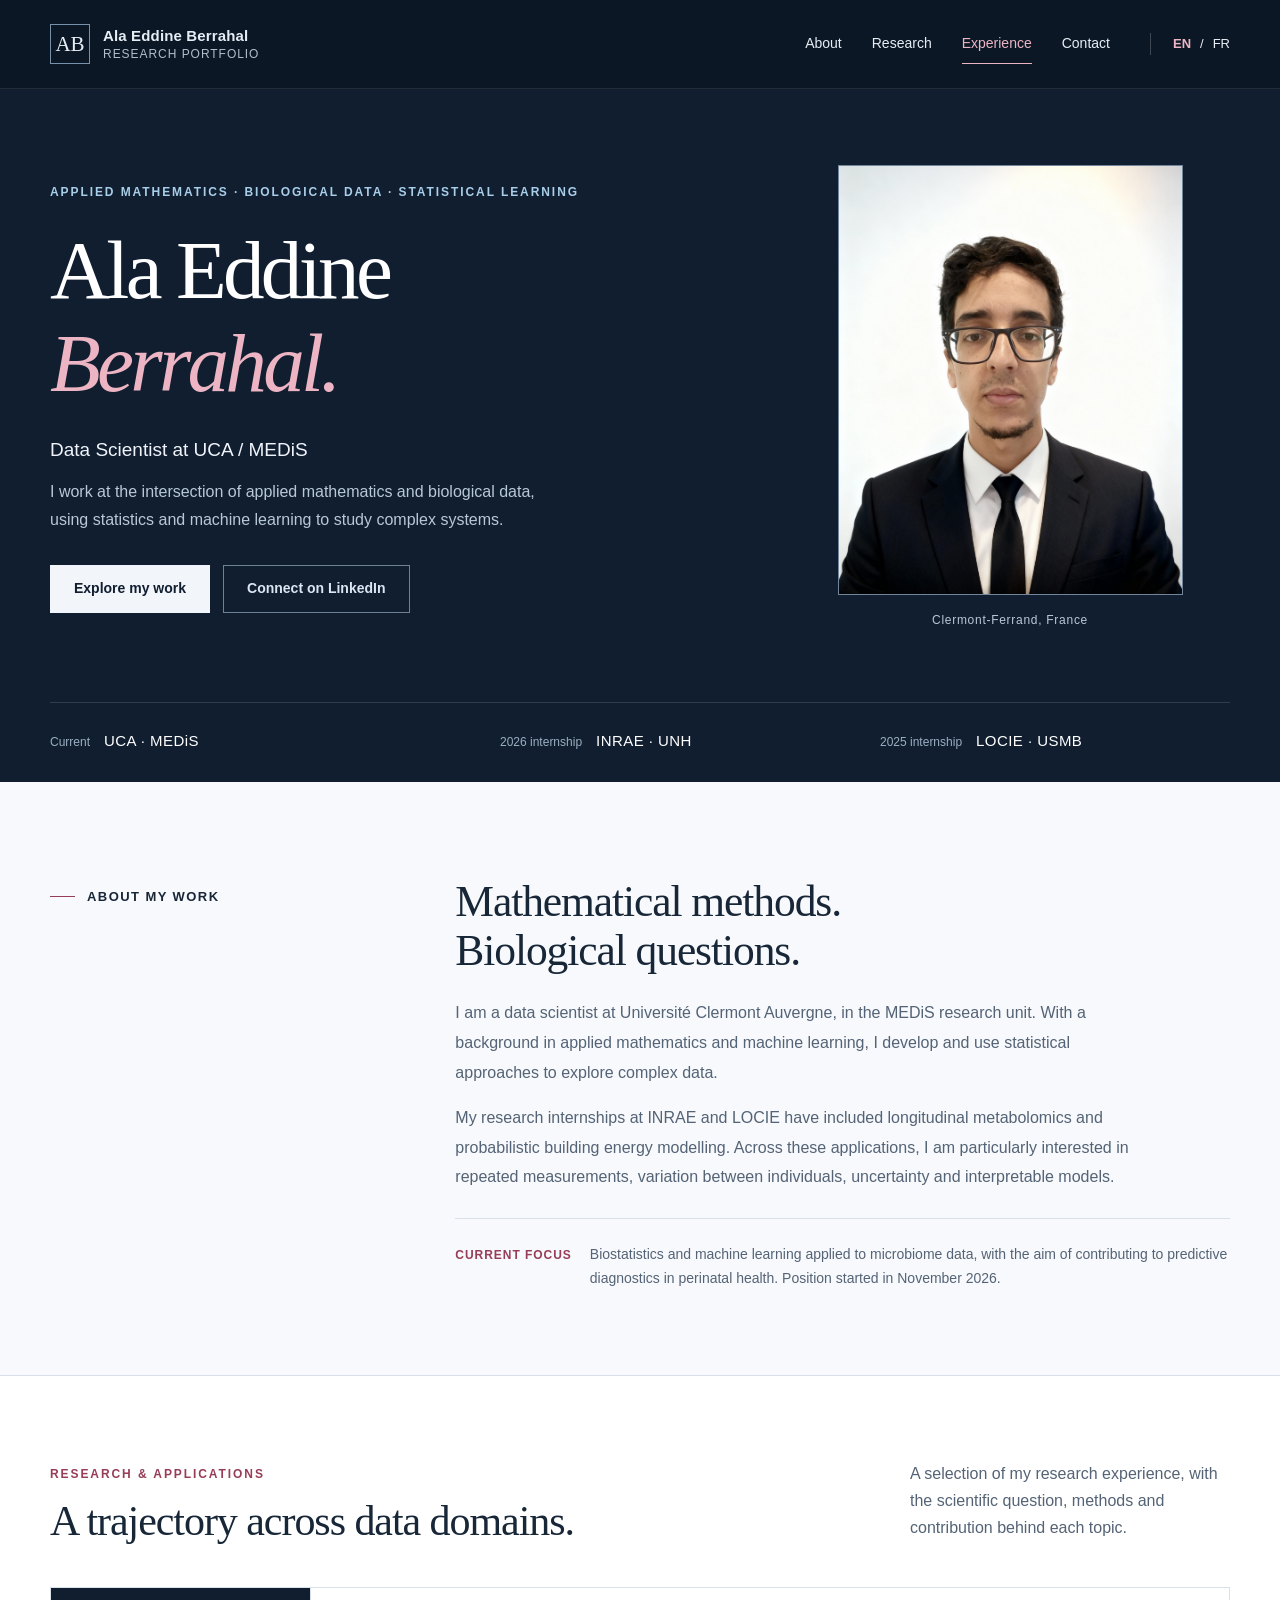
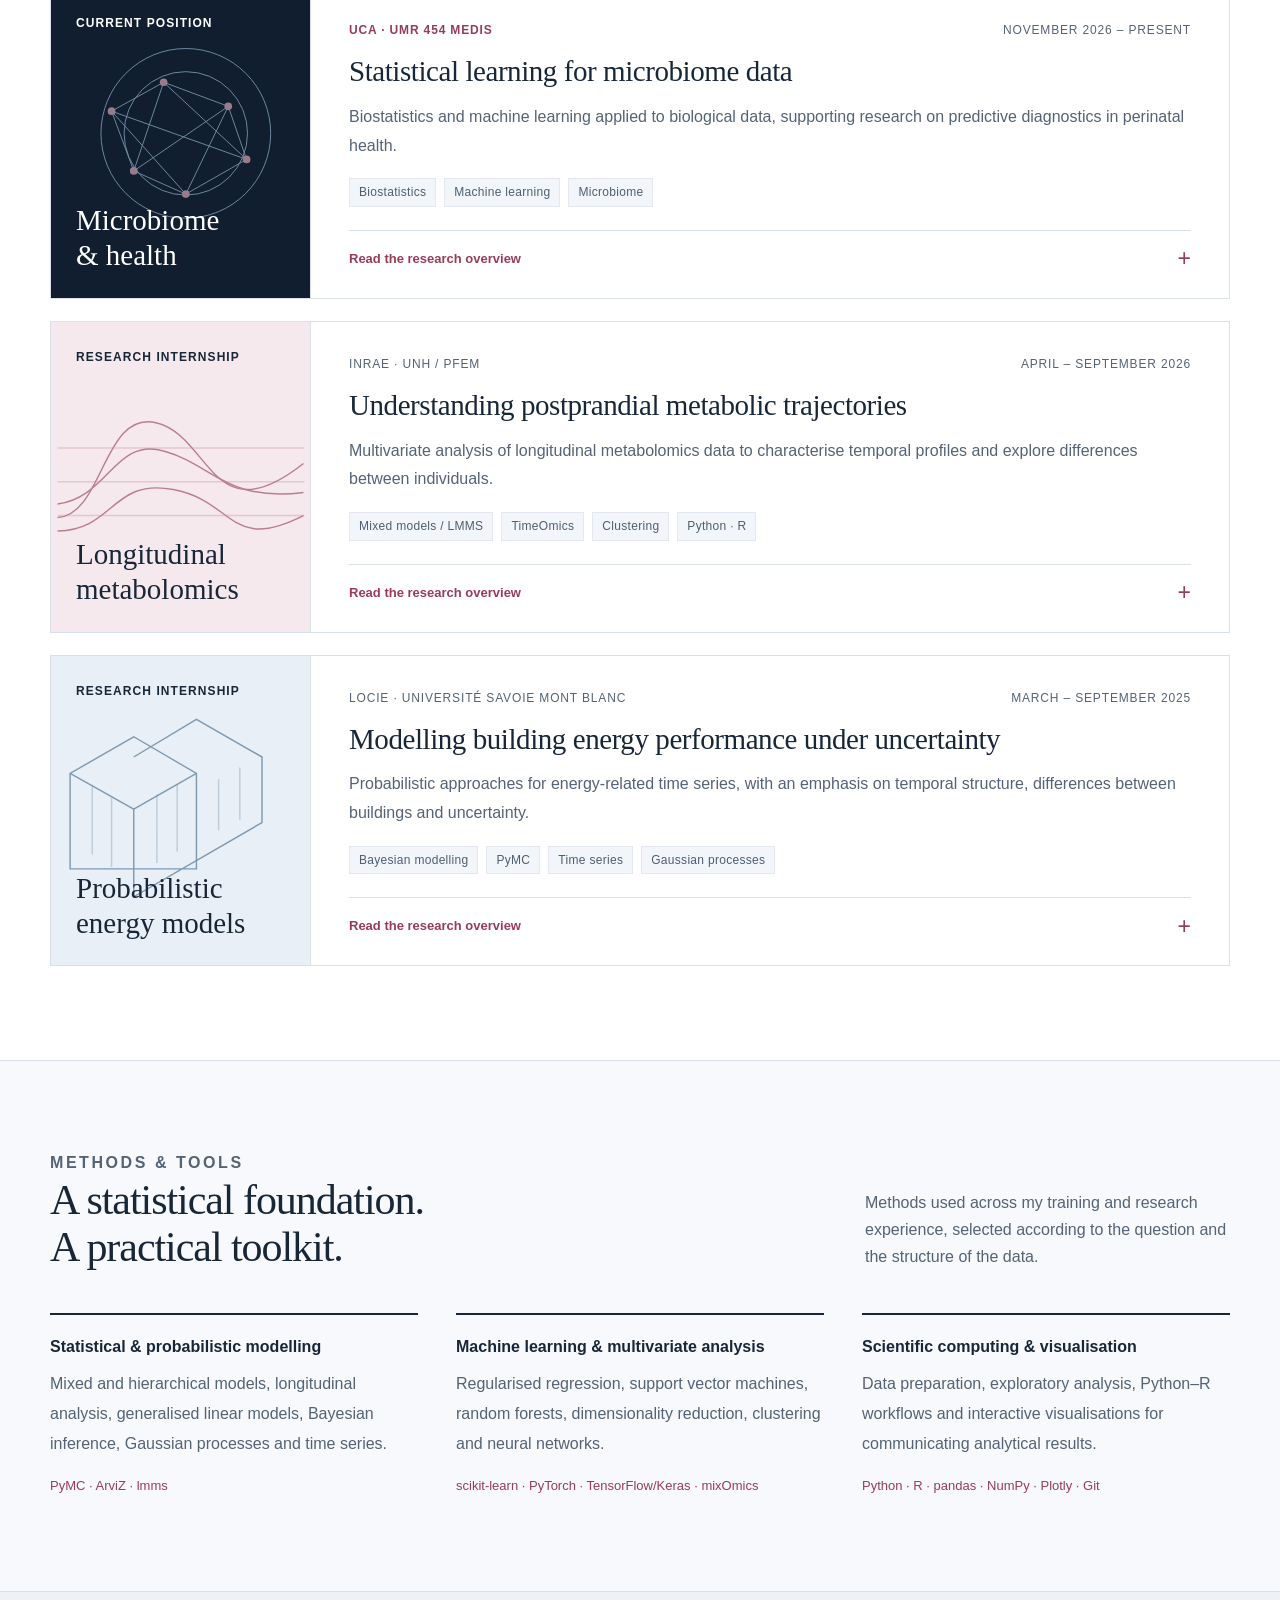
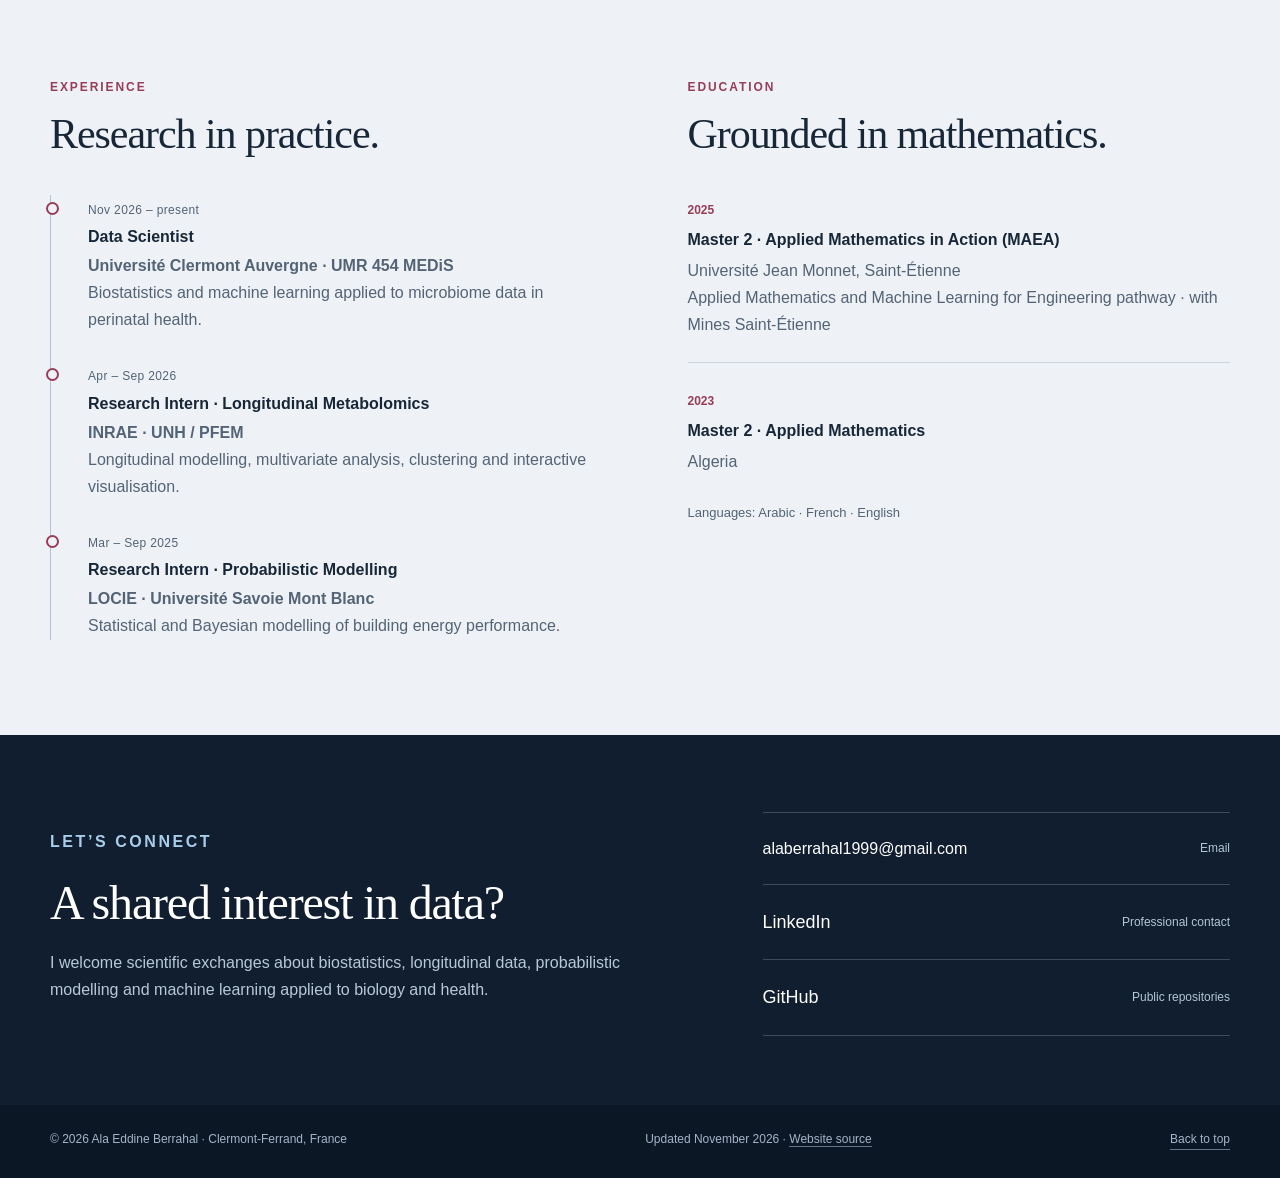
==== commit acdcb895: "Update professional identity, MAEA programme, contact links and original portrait" ====
--- a/index.html
+++ b/index.html
@@ -1,10 +1,10 @@
 <!doctype html>
-<html lang="en"><head><meta charset="utf-8"><meta name="viewport" content="width=device-width, initial-scale=1"><title>Ala Eddine Berrahal | Biostatistics &amp; Machine Learning</title><meta name="description" content="Data Analysis Engineer at Université Clermont Auvergne, UMR 454 MEDiS. Research experience in biostatistics, longitudinal metabolomics and probabilistic modelling. Python and R."><meta name="theme-color" content="#101e30"><link rel="canonical" href="https://alaberrahal.github.io/"><link rel="alternate" hreflang="en" href="https://alaberrahal.github.io/"><link rel="alternate" hreflang="fr" href="https://alaberrahal.github.io/fr/"><link rel="alternate" hreflang="x-default" href="https://alaberrahal.github.io/"><meta property="og:type" content="website"><meta property="og:title" content="Ala Eddine Berrahal | Biostatistics &amp; Machine Learning"><meta property="og:description" content="Data Analysis Engineer at Université Clermont Auvergne, UMR 454 MEDiS. Research experience in biostatistics, longitudinal metabolomics and probabilistic modelling. Python and R."><meta property="og:url" content="https://alaberrahal.github.io/"><meta property="og:image" content="https://alaberrahal.github.io/assets/social-card.png"><meta property="og:image:width" content="1200"><meta property="og:image:height" content="630"><meta name="twitter:card" content="summary_large_image"><link rel="icon" type="image/svg+xml" href="assets/favicon.svg"><link rel="stylesheet" href="assets/style.css"><script src="assets/main.js" defer></script></head>
+<html lang="en"><head><meta charset="utf-8"><meta name="viewport" content="width=device-width, initial-scale=1"><title>Ala Eddine Berrahal | Biostatistics &amp; Machine Learning</title><meta name="description" content="Data Scientist at Université Clermont Auvergne, UMR 454 MEDiS. Research experience in biostatistics, longitudinal metabolomics and probabilistic modelling. Python and R."><meta name="theme-color" content="#101e30"><link rel="canonical" href="https://alaberrahal.github.io/"><link rel="alternate" hreflang="en" href="https://alaberrahal.github.io/"><link rel="alternate" hreflang="fr" href="https://alaberrahal.github.io/fr/"><link rel="alternate" hreflang="x-default" href="https://alaberrahal.github.io/"><meta property="og:type" content="website"><meta property="og:title" content="Ala Eddine Berrahal | Biostatistics &amp; Machine Learning"><meta property="og:description" content="Data Scientist at Université Clermont Auvergne, UMR 454 MEDiS. Research experience in biostatistics, longitudinal metabolomics and probabilistic modelling. Python and R."><meta property="og:url" content="https://alaberrahal.github.io/"><meta property="og:image" content="https://alaberrahal.github.io/assets/social-card.png"><meta property="og:image:width" content="1200"><meta property="og:image:height" content="630"><meta name="twitter:card" content="summary_large_image"><link rel="icon" type="image/svg+xml" href="assets/favicon.svg"><link rel="stylesheet" href="assets/style.css"><script src="assets/main.js" defer></script></head>
 <body id="top"><a class="skip" href="#main">Skip to content</a><header class="site-header"><div class="wrap header-inner"><a class="brand" href="#top" aria-label="Ala Eddine Berrahal"><span class="monogram" aria-hidden="true">AB</span><span class="brand-name">Ala Eddine Berrahal<span class="brand-sub">Research portfolio</span></span></a><nav class="main-nav" id="main-nav" aria-label="Main navigation"><a href="#about">About</a><a href="#research">Research</a><a href="#experience">Experience</a><a href="#contact">Contact</a></nav><div class="language" aria-label="Language"><a href="index.html" lang="en" hreflang="en" aria-current="page">EN</a><span aria-hidden="true">/</span><a href="fr/index.html" lang="fr" hreflang="fr">FR</a></div><button class="menu-button" type="button" aria-controls="main-nav" aria-expanded="false" hidden>Menu</button></div></header>
-<main id="main"><section class="hero" aria-labelledby="hero-title"><div class="wrap"><div class="hero-main"><div class="hero-copy"><p class="eyebrow">Applied mathematics · Biological data · Statistical learning</p><h1 id="hero-title">Ala Eddine<br><em>Berrahal.</em></h1><p class="hero-role">Data Analysis Engineer at UCA / MEDiS</p><p class="hero-description">I work at the intersection of applied mathematics and biological data, using statistics and machine learning to study complex systems.</p><div class="hero-actions"><a class="button button-light" href="#research">Explore my work</a><a class="button button-outline" href="https://www.linkedin.com/in/ala-eddine-berrahal-726a81327">Connect on LinkedIn</a></div></div><div class="hero-art" aria-hidden="true"><img src="assets/research-weave.svg" alt="" width="580" height="470"><span class="art-note">Mathematics / biology<br>structure in complexity</span></div></div><div class="affiliations"><div class="affiliation"><span>Current</span><strong>UCA · MEDiS</strong></div><div class="affiliation"><span>2026 internship</span><strong>INRAE · UNH</strong></div><div class="affiliation"><span>2025 internship</span><strong>LOCIE · USMB</strong></div></div></div></section>
-<section class="intro-section" id="about" aria-labelledby="about-title"><div class="wrap section-split"><div class="section-label">About my work</div><div class="intro-copy"><h2 id="about-title">Mathematical methods.<br>Biological questions.</h2><p>I am a data analysis engineer at Université Clermont Auvergne, in the MEDiS research unit. With a background in applied mathematics and machine learning, I develop and use statistical approaches to explore complex data.</p><p>My research internships at INRAE and LOCIE have included longitudinal metabolomics and probabilistic building energy modelling. Across these applications, I am particularly interested in repeated measurements, variation between individuals, uncertainty and interpretable models.</p><div class="focus-note"><strong>Current focus</strong><span>Biostatistics and machine learning applied to microbiome data, with the aim of contributing to predictive diagnostics in perinatal health. Position started in November 2026.</span></div></div></div></section>
-<section class="research-section" id="research" aria-labelledby="research-title"><div class="wrap"><div class="section-top"><div><p class="eyebrow">Research & applications</p><h2 id="research-title">A trajectory across data domains.</h2></div><p>A selection of my research experience, with the scientific question, methods and contribution behind each topic.</p></div><div class="work-list"><article class="work-card"><div class="work-visual navy"><span class="visual-label">Current position</span><svg viewBox="0 0 280 210" aria-hidden="true"><g fill="none" stroke="#a9cee9" stroke-width="1"><circle cx="145" cy="95" r="64"/><circle cx="145" cy="95" r="88"/><path d="M68 72 122 42 189 67 208 122 145 158 91 134Z M68 72 145 158 189 67 91 134 122 42 208 122Z"/></g><g fill="#edb5c4"><circle cx="68" cy="72" r="4"/><circle cx="122" cy="42" r="4"/><circle cx="189" cy="67" r="4"/><circle cx="208" cy="122" r="4"/><circle cx="145" cy="158" r="4"/><circle cx="91" cy="134" r="4"/></g></svg><span class="visual-domain">Microbiome<br>& health</span></div><div class="work-body"><div class="work-meta"><span class="current">UCA · UMR 454 MEDiS</span><span>November 2026 – present</span></div><h3>Statistical learning for microbiome data</h3><p class="work-description">Biostatistics and machine learning applied to biological data, supporting research on predictive diagnostics in perinatal health.</p><ul class="tags"><li>Biostatistics</li><li>Machine learning</li><li>Microbiome</li></ul><details class="work-details"><summary>Read the research overview</summary><div class="detail-content"><h4>Scientific question</h4><p>How can microbiome data support the development of predictive approaches in perinatal health?</p><h4>Approach</h4><p>The position combines biological data analysis with statistical modelling and machine learning. My initial work involves reading the literature and understanding the scientific context, data and existing methods.</p><h4>My contribution</h4><p>Data Analysis Engineer in UMR 454 MEDiS at Université Clermont Auvergne, under the supervision of Prof. Pierre Peyret. This is a newly started position; no completed results are presented here.</p><p class="availability"><strong>Public materials.</strong> This overview describes the research scope of my current position. No project data or code are published on this portfolio.</p></div></details></div></article><article class="work-card"><div class="work-visual rose"><span class="visual-label">Research internship</span><svg viewBox="0 0 280 210" aria-hidden="true"><g fill="none" stroke="#973d57" stroke-width="1.5"><path d="M12 147C60 144 59 35 115 49S172 166 267 91"/><path d="M12 133C65 126 71 64 122 78S186 131 267 121"/><path d="M12 161C71 160 68 106 132 118S190 184 267 145"/><path opacity=".3" d="M12 110H268M12 75H268M12 145H268"/></g></svg><span class="visual-domain">Longitudinal<br>metabolomics</span></div><div class="work-body"><div class="work-meta"><span class="">INRAE · UNH / PFEM</span><span>April – September 2026</span></div><h3>Understanding postprandial metabolic trajectories</h3><p class="work-description">Multivariate analysis of longitudinal metabolomics data to characterise temporal profiles and explore differences between individuals.</p><ul class="tags"><li>Mixed models / LMMS</li><li>TimeOmics</li><li>Clustering</li><li>Python · R</li></ul><details class="work-details"><summary>Read the research overview</summary><div class="detail-content"><h4>Scientific question</h4><p>How can we summarise the dynamics of many metabolic signals measured repeatedly after a meal, and identify groups of similar temporal profiles?</p><h4>Approach</h4><p>Longitudinal modelling with LMMS, multivariate integration with TimeOmics, and clustering with PAM using Wasserstein and Jensen–Shannon distances. Bootstrap resampling was used to assess cluster stability, including ARI and Jaccard comparisons.</p><h4>My contribution</h4><p>I worked on the analysis workflow, the representation and clustering of temporal profiles and individuals, and interactive visualisations using Plotly. Python and R were connected through rpy2. Scientific supervision: Etienne Jules, at the Human Nutrition Unit (UNH).</p><p class="availability"><strong>Public materials.</strong> This is a methodological summary of my internship. The original analysis notebooks and biological data are not included in this public repository.</p></div></details></div></article><article class="work-card"><div class="work-visual "><span class="visual-label">Research internship</span><svg viewBox="0 0 280 210" aria-hidden="true"><g fill="none" stroke="#3f688a" stroke-width="1.5"><path d="M25 165V66L91 28 156 66V165ZM25 66 91 103 156 66M91 103V194L224 117V49L156 10 91 49"/><path opacity=".4" d="M48 79V150M68 91V163M115 88V159M136 77V147M179 72V125M201 60V114"/></g></svg><span class="visual-domain">Probabilistic<br>energy models</span></div><div class="work-body"><div class="work-meta"><span class="">LOCIE · Université Savoie Mont Blanc</span><span>March – September 2025</span></div><h3>Modelling building energy performance under uncertainty</h3><p class="work-description">Probabilistic approaches for energy-related time series, with an emphasis on temporal structure, differences between buildings and uncertainty.</p><ul class="tags"><li>Bayesian modelling</li><li>PyMC</li><li>Time series</li><li>Gaussian processes</li></ul><details class="work-details"><summary>Read the research overview</summary><div class="detail-content"><h4>Scientific question</h4><p>How can statistical models account for temporal variation and uncertainty when analysing building energy performance?</p><h4>Approach</h4><p>Exploration of generalised linear and hierarchical models, ARIMA/ARMAX models, Gaussian processes and hidden Markov models, with probabilistic implementation in PyMC.</p><h4>My contribution</h4><p>Research internship at LOCIE, supervised by Simon Rouchier and Olivier Bodart, as part of my Master’s in Applied Mathematics and Machine Learning for Engineering.</p><p class="availability"><strong>Public materials.</strong> A public repository related to this internship is available: <a class="inline-link" href="https://github.com/AlaBerrahal/poem">poem</a>. It is a fork of <a class="inline-link" href="https://github.com/srouchier/poem">Simon Rouchier’s repository</a>; authorship and history remain in the repository.</p></div></details></div></article></div></div></section>
+<main id="main"><section class="hero" aria-labelledby="hero-title"><div class="wrap"><div class="hero-main"><div class="hero-copy"><p class="eyebrow">Applied mathematics · Biological data · Statistical learning</p><h1 id="hero-title">Ala Eddine<br><em>Berrahal.</em></h1><p class="hero-role">Data Scientist at UCA / MEDiS</p><p class="hero-description">I work at the intersection of applied mathematics and biological data, using statistics and machine learning to study complex systems.</p><div class="hero-actions"><a class="button button-light" href="#research">Explore my work</a><a class="button button-outline" href="https://www.linkedin.com/in/ala-berrahal-726a81327/">Connect on LinkedIn</a></div></div><div class="hero-art portrait-panel"><img class="portrait" src="assets/ala-berrahal.jpg" alt="Ala Eddine Berrahal" width="1538" height="2048" fetchpriority="high"><span class="portrait-caption">Clermont-Ferrand, France</span></div></div><div class="affiliations"><div class="affiliation"><span>Current</span><strong>UCA · MEDiS</strong></div><div class="affiliation"><span>2026 internship</span><strong>INRAE · UNH</strong></div><div class="affiliation"><span>2025 internship</span><strong>LOCIE · USMB</strong></div></div></div></section>
+<section class="intro-section" id="about" aria-labelledby="about-title"><div class="wrap section-split"><div class="section-label">About my work</div><div class="intro-copy"><h2 id="about-title">Mathematical methods.<br>Biological questions.</h2><p>I am a data scientist at Université Clermont Auvergne, in the MEDiS research unit. With a background in applied mathematics and machine learning, I develop and use statistical approaches to explore complex data.</p><p>My research internships at INRAE and LOCIE have included longitudinal metabolomics and probabilistic building energy modelling. Across these applications, I am particularly interested in repeated measurements, variation between individuals, uncertainty and interpretable models.</p><div class="focus-note"><strong>Current focus</strong><span>Biostatistics and machine learning applied to microbiome data, with the aim of contributing to predictive diagnostics in perinatal health. Position started in November 2026.</span></div></div></div></section>
+<section class="research-section" id="research" aria-labelledby="research-title"><div class="wrap"><div class="section-top"><div><p class="eyebrow">Research & applications</p><h2 id="research-title">A trajectory across data domains.</h2></div><p>A selection of my research experience, with the scientific question, methods and contribution behind each topic.</p></div><div class="work-list"><article class="work-card"><div class="work-visual navy"><span class="visual-label">Current position</span><svg viewBox="0 0 280 210" aria-hidden="true"><g fill="none" stroke="#a9cee9" stroke-width="1"><circle cx="145" cy="95" r="64"/><circle cx="145" cy="95" r="88"/><path d="M68 72 122 42 189 67 208 122 145 158 91 134Z M68 72 145 158 189 67 91 134 122 42 208 122Z"/></g><g fill="#edb5c4"><circle cx="68" cy="72" r="4"/><circle cx="122" cy="42" r="4"/><circle cx="189" cy="67" r="4"/><circle cx="208" cy="122" r="4"/><circle cx="145" cy="158" r="4"/><circle cx="91" cy="134" r="4"/></g></svg><span class="visual-domain">Microbiome<br>& health</span></div><div class="work-body"><div class="work-meta"><span class="current">UCA · UMR 454 MEDiS</span><span>November 2026 – present</span></div><h3>Statistical learning for microbiome data</h3><p class="work-description">Biostatistics and machine learning applied to biological data, supporting research on predictive diagnostics in perinatal health.</p><ul class="tags"><li>Biostatistics</li><li>Machine learning</li><li>Microbiome</li></ul><details class="work-details"><summary>Read the research overview</summary><div class="detail-content"><h4>Scientific question</h4><p>How can microbiome data support the development of predictive approaches in perinatal health?</p><h4>Approach</h4><p>The position combines biological data analysis with statistical modelling and machine learning. My initial work involves reading the literature and understanding the scientific context, data and existing methods.</p><h4>My contribution</h4><p>Data Scientist in UMR 454 MEDiS at Université Clermont Auvergne, under the supervision of Prof. Pierre Peyret. This is a newly started position; no completed results are presented here.</p><p class="availability"><strong>Public materials.</strong> This overview describes the research scope of my current position. No project data or code are published on this portfolio.</p></div></details></div></article><article class="work-card"><div class="work-visual rose"><span class="visual-label">Research internship</span><svg viewBox="0 0 280 210" aria-hidden="true"><g fill="none" stroke="#973d57" stroke-width="1.5"><path d="M12 147C60 144 59 35 115 49S172 166 267 91"/><path d="M12 133C65 126 71 64 122 78S186 131 267 121"/><path d="M12 161C71 160 68 106 132 118S190 184 267 145"/><path opacity=".3" d="M12 110H268M12 75H268M12 145H268"/></g></svg><span class="visual-domain">Longitudinal<br>metabolomics</span></div><div class="work-body"><div class="work-meta"><span class="">INRAE · UNH / PFEM</span><span>April – September 2026</span></div><h3>Understanding postprandial metabolic trajectories</h3><p class="work-description">Multivariate analysis of longitudinal metabolomics data to characterise temporal profiles and explore differences between individuals.</p><ul class="tags"><li>Mixed models / LMMS</li><li>TimeOmics</li><li>Clustering</li><li>Python · R</li></ul><details class="work-details"><summary>Read the research overview</summary><div class="detail-content"><h4>Scientific question</h4><p>How can we summarise the dynamics of many metabolic signals measured repeatedly after a meal, and identify groups of similar temporal profiles?</p><h4>Approach</h4><p>Longitudinal modelling with LMMS, multivariate integration with TimeOmics, and clustering with PAM using Wasserstein and Jensen–Shannon distances. Bootstrap resampling was used to assess cluster stability, including ARI and Jaccard comparisons.</p><h4>My contribution</h4><p>I worked on the analysis workflow, the representation and clustering of temporal profiles and individuals, and interactive visualisations using Plotly. Python and R were connected through rpy2. Scientific supervision: Etienne Jules, at the Human Nutrition Unit (UNH).</p><p class="availability"><strong>Public materials.</strong> This is a methodological summary of my internship. The original analysis notebooks and biological data are not included in this public repository.</p></div></details></div></article><article class="work-card"><div class="work-visual "><span class="visual-label">Research internship</span><svg viewBox="0 0 280 210" aria-hidden="true"><g fill="none" stroke="#3f688a" stroke-width="1.5"><path d="M25 165V66L91 28 156 66V165ZM25 66 91 103 156 66M91 103V194L224 117V49L156 10 91 49"/><path opacity=".4" d="M48 79V150M68 91V163M115 88V159M136 77V147M179 72V125M201 60V114"/></g></svg><span class="visual-domain">Probabilistic<br>energy models</span></div><div class="work-body"><div class="work-meta"><span class="">LOCIE · Université Savoie Mont Blanc</span><span>March – September 2025</span></div><h3>Modelling building energy performance under uncertainty</h3><p class="work-description">Probabilistic approaches for energy-related time series, with an emphasis on temporal structure, differences between buildings and uncertainty.</p><ul class="tags"><li>Bayesian modelling</li><li>PyMC</li><li>Time series</li><li>Gaussian processes</li></ul><details class="work-details"><summary>Read the research overview</summary><div class="detail-content"><h4>Scientific question</h4><p>How can statistical models account for temporal variation and uncertainty when analysing building energy performance?</p><h4>Approach</h4><p>Exploration of generalised linear and hierarchical models, ARIMA/ARMAX models, Gaussian processes and hidden Markov models, with probabilistic implementation in PyMC.</p><h4>My contribution</h4><p>Research internship at LOCIE, supervised by Simon Rouchier and Olivier Bodart, as part of my Master’s in Applied Mathematics and Machine Learning for Engineering.</p><p class="availability"><strong>Public materials.</strong> My research notebooks for this internship are available in the branch <a class="inline-link" href="https://github.com/AlaBerrahal/poem/tree/my_code">poem · my_code</a>. It is a fork of <a class="inline-link" href="https://github.com/srouchier/poem">Simon Rouchier’s repository</a>; authorship and history remain in the repository.</p></div></details></div></article></div></div></section>
 <section class="skills-section" id="methods" aria-labelledby="skills-title"><div class="wrap"><div class="skills-heading"><div><p class="eyebrow">Methods & tools</p><h2 id="skills-title">A statistical foundation.<br>A practical toolkit.</h2></div><p>Methods used across my training and research experience, selected according to the question and the structure of the data.</p></div><div class="skill-grid"><article class="skill-group"><h3>Statistical & probabilistic modelling</h3><p>Mixed and hierarchical models, longitudinal analysis, generalised linear models, Bayesian inference, Gaussian processes and time series.</p><div class="skill-tools">PyMC · ArviZ · lmms</div></article><article class="skill-group"><h3>Machine learning & multivariate analysis</h3><p>Regularised regression, support vector machines, random forests, dimensionality reduction, clustering and neural networks.</p><div class="skill-tools">scikit-learn · PyTorch · TensorFlow/Keras · mixOmics</div></article><article class="skill-group"><h3>Scientific computing & visualisation</h3><p>Data preparation, exploratory analysis, Python–R workflows and interactive visualisations for communicating analytical results.</p><div class="skill-tools">Python · R · pandas · NumPy · Plotly · Git</div></article></div></div></section>
-<section class="experience-section" id="experience" aria-labelledby="experience-title"><div class="wrap experience-grid"><div><p class="eyebrow">Experience</p><h2 id="experience-title">Research in practice.</h2><ol class="timeline"><li><time>Nov 2026 – present</time><h3>Data Analysis Engineer</h3><p><strong>Université Clermont Auvergne · UMR 454 MEDiS</strong><br>Biostatistics and machine learning applied to microbiome data in perinatal health.</p></li><li><time>Apr – Sep 2026</time><h3>Research Intern · Longitudinal Metabolomics</h3><p><strong>INRAE · UNH / PFEM</strong><br>Longitudinal modelling, multivariate analysis, clustering and interactive visualisation.</p></li><li><time>Mar – Sep 2025</time><h3>Research Intern · Probabilistic Modelling</h3><p><strong>LOCIE · Université Savoie Mont Blanc</strong><br>Statistical and Bayesian modelling of building energy performance.</p></li></ol></div><div><p class="eyebrow">Education</p><h2>Grounded in mathematics.</h2><div class="education"><article><time>2025</time><h3>Master 2 · Applied Mathematics & Machine Learning for Engineering</h3><p>Université Jean Monnet, Saint-Étienne<br>MAMLI · Math en Action pathway, with Mines Saint-Étienne</p></article><article><time>2023</time><h3>Master 2 · Applied Mathematics</h3><p>Algeria</p></article></div><p class="languages">Languages: Arabic · French · English</p></div></div></section>
-<section class="contact-section" id="contact" aria-labelledby="contact-title"><div class="wrap contact-grid"><div><p class="eyebrow">Let’s connect</p><h2 id="contact-title">A shared interest in data?</h2><p>I welcome scientific exchanges about biostatistics, longitudinal data, probabilistic modelling and machine learning applied to biology and health.</p></div><div class="contact-links"><a class="contact-link" href="https://www.linkedin.com/in/ala-eddine-berrahal-726a81327">LinkedIn<span>Professional contact</span></a><a class="contact-link" href="https://github.com/AlaBerrahal">GitHub<span>Public repositories</span></a></div></div></section></main>
+<section class="experience-section" id="experience" aria-labelledby="experience-title"><div class="wrap experience-grid"><div><p class="eyebrow">Experience</p><h2 id="experience-title">Research in practice.</h2><ol class="timeline"><li><time>Nov 2026 – present</time><h3>Data Scientist</h3><p><strong>Université Clermont Auvergne · UMR 454 MEDiS</strong><br>Biostatistics and machine learning applied to microbiome data in perinatal health.</p></li><li><time>Apr – Sep 2026</time><h3>Research Intern · Longitudinal Metabolomics</h3><p><strong>INRAE · UNH / PFEM</strong><br>Longitudinal modelling, multivariate analysis, clustering and interactive visualisation.</p></li><li><time>Mar – Sep 2025</time><h3>Research Intern · Probabilistic Modelling</h3><p><strong>LOCIE · Université Savoie Mont Blanc</strong><br>Statistical and Bayesian modelling of building energy performance.</p></li></ol></div><div><p class="eyebrow">Education</p><h2>Grounded in mathematics.</h2><div class="education"><article><time>2025</time><h3>Master 2 · Applied Mathematics in Action (MAEA)</h3><p>Université Jean Monnet, Saint-Étienne<br>Applied Mathematics and Machine Learning for Engineering pathway · with Mines Saint-Étienne</p></article><article><time>2023</time><h3>Master 2 · Applied Mathematics</h3><p>Algeria</p></article></div><p class="languages">Languages: Arabic · French · English</p></div></div></section>
+<section class="contact-section" id="contact" aria-labelledby="contact-title"><div class="wrap contact-grid"><div><p class="eyebrow">Let’s connect</p><h2 id="contact-title">A shared interest in data?</h2><p>I welcome scientific exchanges about biostatistics, longitudinal data, probabilistic modelling and machine learning applied to biology and health.</p></div><div class="contact-links"><a class="contact-link contact-email" href="mailto:alaberrahal1999@gmail.com">alaberrahal1999@gmail.com<span>Email</span></a><a class="contact-link" href="https://www.linkedin.com/in/ala-berrahal-726a81327/">LinkedIn<span>Professional contact</span></a><a class="contact-link" href="https://github.com/AlaBerrahal">GitHub<span>Public repositories</span></a></div></div></section></main>
 <footer class="footer"><div class="wrap footer-inner"><p>© 2026 Ala Eddine Berrahal · Clermont-Ferrand, France</p><p>Updated November 2026 · <a href="https://github.com/AlaBerrahal/alaberrahal.github.io">Website source</a></p><a class="top-link" href="#top">Back to top</a></div></footer></body></html>
--- a/assets/style.css
+++ b/assets/style.css
@@ -8,3 +8,12 @@
 [hidden]{display:none!important}@media(max-width:760px){html:not(.js) .main-nav{display:flex;position:static;order:3;flex-basis:100%;padding:0}html:not(.js) .header-inner{height:auto;min-height:75px;flex-wrap:wrap;padding:15px 0}}
 
 .hero-description,.intro-copy p,.work-description,.detail-content,.skill-group p,.timeline p,.education p,.contact-section p,.section-top>p,.skills-heading p{font-size:1rem}.tags li{font-size:.75rem}.work-meta,.visual-label,.affiliation span,.eyebrow{font-size:.75rem}@media(max-width:760px){.hero .eyebrow,.work-meta,.affiliation span,.tags li,.footer{font-size:.75rem}.brand-sub{font-size:.6875rem}.hero-description,.intro-copy p,.work-description,.detail-content,.skill-group p,.timeline p,.education p,.contact-section p,.section-top>p,.skills-heading p{font-size:1rem}}
+
+/* Keep the original portrait unfiltered; use layout cropping only. */
+.hero-art.portrait-panel{flex-direction:column;gap:15px;padding:0 12px 0 32px;align-items:center;justify-content:center}
+.hero-art img.portrait{width:100%;max-width:345px;height:430px;object-fit:cover;object-position:50% 42%;margin:0;opacity:1;border:1px solid #73859a}
+.portrait-caption{font-size:.75rem;color:#b9c8d7;letter-spacing:.06em}
+.contact-email{font-size:1rem;overflow-wrap:anywhere;gap:12px}.contact-email span{flex-shrink:0}
+@media(max-width:1050px) and (min-width:761px){.hero-art img.portrait{height:360px}.hero-art.portrait-panel{padding-left:0}}
+@media(max-width:760px){.hero-art.portrait-panel{position:static;opacity:1;pointer-events:auto;width:100%;height:auto;padding:35px 0 0;align-items:flex-start}.hero-art img.portrait{width:190px;height:235px;object-position:50% 40%}.portrait-caption{font-size:.75rem}.hero-main{display:block}.contact-email{font-size:.9rem}}
+@media print{.hero-art.portrait-panel{display:none}}
